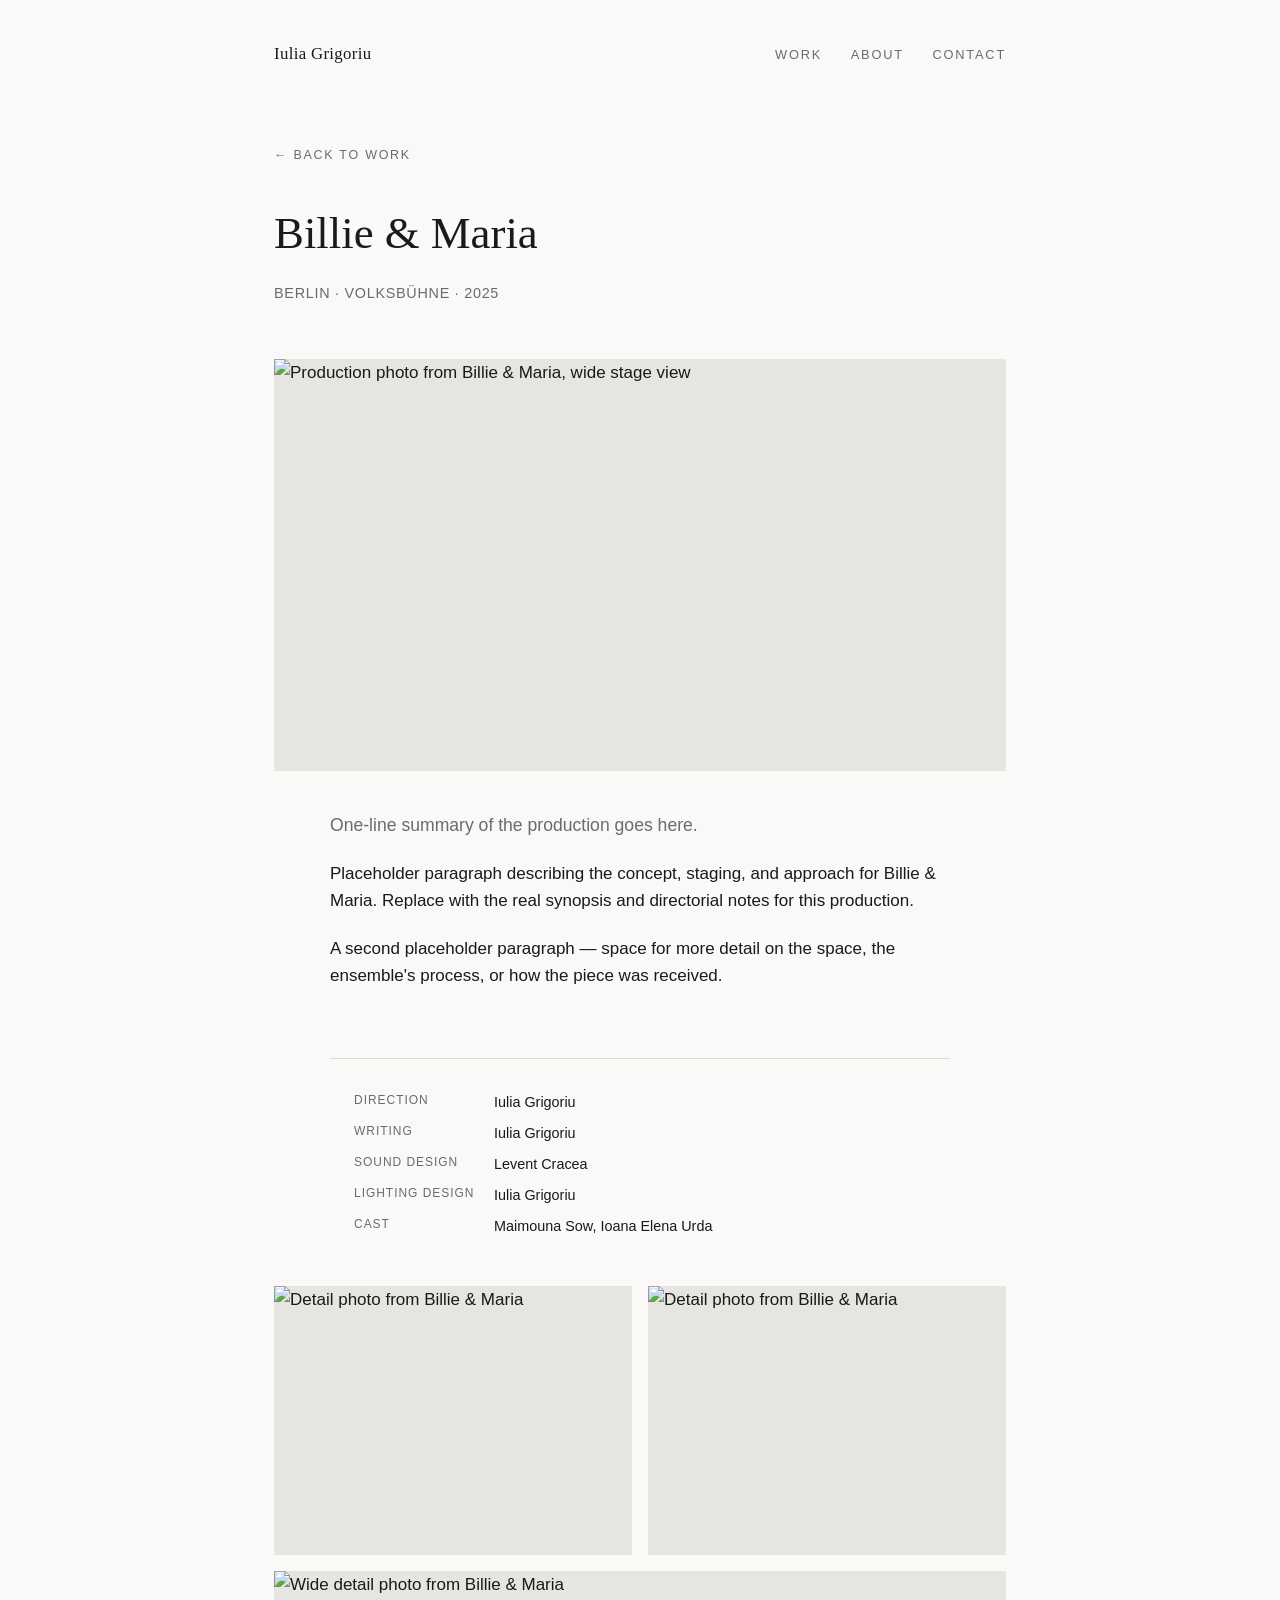
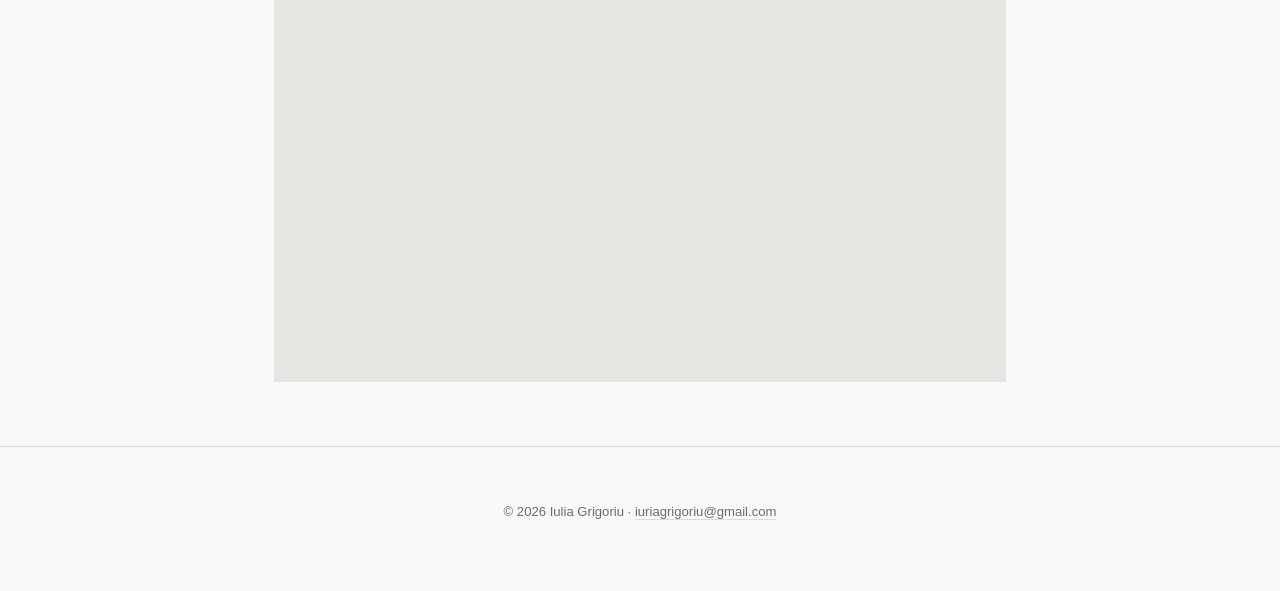
==== billie-maria.html @ 53db9b5f "One commit to rule them all" ====
<!DOCTYPE html>
<html lang="en">
<head>
  <meta charset="UTF-8">
  <meta name="viewport" content="width=device-width, initial-scale=1.0">
  <title>Billie &amp; Maria — Iulia Grigoriu</title>
  <link rel="stylesheet" href="styles.css">
</head>
<body>

  <nav class="site-nav">
    <div class="wrap">
      <span class="site-nav__name">Iulia Grigoriu</span>
      <div class="site-nav__links">
        <a href="index.html">Work</a>
        <a href="about.html">About</a>
        <a href="mailto:iuriagrigoriu@gmail.com">Contact</a>
      </div>
    </div>
  </nav>

  <!-- ===================== PROJECT HEADER ===================== -->
  <header class="project-header">
    <div class="wrap">
      <a class="project-header__back" href="index.html">&larr; Back to work</a>
      <h1 class="project-header__title">Billie &amp; Maria</h1>
      <p class="project-header__meta">Berlin &middot; Volksbühne &middot; 2025</p>
    </div>
  </header>

  <div class="wrap">
    <div class="project-hero-image">
      <!-- Main project photo -->
      <img data-img="images/billie-maria/1" alt="Production photo from Billie &amp; Maria, wide stage view">
    </div>
  </div>

  <!-- ===================== PROJECT TEXT ===================== -->
  <section class="project-body">
    <p class="lede">
      One-line summary of the production goes here.
    </p>
    <p>
      Placeholder paragraph describing the concept, staging, and
      approach for Billie &amp; Maria. Replace with the real synopsis
      and directorial notes for this production.
    </p>
    <p>
      A second placeholder paragraph — space for more detail on the
      space, the ensemble's process, or how the piece was received.
    </p>
  </section>

  <!-- ===================== CREDITS ===================== -->
  <section class="project-credits">
    <div class="wrap">
      <dl>
        <dt>Direction</dt>
        <dd>Iulia Grigoriu</dd>

        <dt>Writing</dt>
        <dd>Iulia Grigoriu</dd>

        <dt>Sound Design</dt>
        <dd>Levent Cracea</dd>

        <dt>Lighting Design</dt>
        <dd>Iulia Grigoriu</dd>

        <dt>Cast</dt>
        <dd>Maimouna Sow, Ioana Elena Urda</dd>

        
      </dl>
    </div>
  </section>

  <!-- ===================== GALLERY ===================== -->
  <section class="project-gallery">
    <div class="wrap">
      <div class="project-gallery__grid">
        <img data-img="images/billie-maria/2" alt="Detail photo from Billie &amp; Maria">
        <img data-img="images/billie-maria/3" alt="Detail photo from Billie &amp; Maria">
        <img class="wide" data-img="images/billie-maria/4" alt="Wide detail photo from Billie &amp; Maria">
      </div>
    </div>
  </section>

  <footer class="site-footer">
    <div class="wrap">
      <p>&copy; 2026 Iulia Grigoriu &middot; <a href="mailto:iuriagrigoriu@gmail.com">iuriagrigoriu@gmail.com</a></p>
    </div>
  </footer>

  <script src="images.js" defer></script>
</body>
</html>
---- styles.css ----
/* ==========================================================================
   THEATRE DIRECTOR PORTFOLIO — STYLESHEET
   Change things here to restyle the whole site. Key knobs are grouped
   under "THEME" at the top — colors, type, spacing — so you can tweak
   the look without hunting through the rest of the file.
   ========================================================================== */

/* ---------- THEME (edit these) ---------- */
:root {
  --color-bg: #faf9f7;
  --color-text: #1a1a1a;
  --color-muted: #6b6b6b;
  --color-line: #dcdad6;
  --color-accent: #1a1a1a;

  --font-display: "Georgia", "Iowan Old Style", "Times New Roman", serif;
  --font-body: -apple-system, BlinkMacSystemFont, "Helvetica Neue", Arial, sans-serif;

  --max-width: 780px;
  --space-unit: 1rem;

  --tracking-label: 0.14em;
}

/* ---------- RESET ---------- */
* {
  box-sizing: border-box;
}

html {
  scroll-behavior: smooth;
}

body {
  margin: 0;
  background: var(--color-bg);
  color: var(--color-text);
  font-family: var(--font-body);
  font-size: 17px;
  line-height: 1.6;
  -webkit-font-smoothing: antialiased;
}

img {
  max-width: 100%;
  display: block;
}

a {
  color: inherit;
  text-decoration: none;
}

h1, h2, h3 {
  font-family: var(--font-display);
  font-weight: 400;
  margin: 0;
}

/* ---------- LAYOUT ---------- */
.wrap {
  max-width: var(--max-width);
  margin: 0 auto;
  padding: 0 1.5rem;
}

/* wider wrapper for the homepage project grid */
.wrap--wide {
  max-width: 1100px;
}

/* ---------- SITE HEADER / NAV ---------- */
.site-nav {
  padding: 2.5rem 0 1.5rem;
}

.site-nav .wrap {
  display: flex;
  align-items: baseline;
  justify-content: space-between;
}

.site-nav__name {
  font-family: var(--font-display);
  font-size: 1.05rem;
  letter-spacing: 0.02em;
}

.site-nav__links a {
  font-size: 0.8rem;
  letter-spacing: var(--tracking-label);
  text-transform: uppercase;
  color: var(--color-muted);
  margin-left: 1.5rem;
}

.site-nav__links a:hover,
.site-nav__links a.is-active {
  color: var(--color-text);
}

/* ---------- HERO (homepage title + portrait) ---------- */
.hero {
  padding: 3rem 0 4rem;
  text-align: center;
}

.hero__title {
  font-size: clamp(2.2rem, 5vw, 3.4rem);
  letter-spacing: 0.01em;
}

.hero__subtitle {
  margin-top: 0.75rem;
  color: var(--color-muted);
  font-size: 0.95rem;
  letter-spacing: var(--tracking-label);
  text-transform: uppercase;
}

.hero__portrait {
  margin: 2.75rem auto 0;
  max-width: 420px;
}

.hero__portrait img {
  width: 100%;
  height: auto;
  aspect-ratio: 4 / 5;
  object-fit: cover;
  background: #e7e5e1; /* placeholder tone while real photo is missing */
}

.hero__intro {
  max-width: 560px;
  margin: 2rem auto 0;
  color: var(--color-muted);
  font-size: 1rem;
}

/* ---------- SECTION LABEL ---------- */
.section-label {
  text-align: center;
  font-size: 0.78rem;
  letter-spacing: var(--tracking-label);
  text-transform: uppercase;
  color: var(--color-muted);
  padding-top: 3rem;
  padding-bottom: 2.5rem;
  border-top: 1px solid var(--color-line);
}

/* ---------- PROJECT GRID (homepage) ---------- */
.projects {
  padding-bottom: 4rem;
}

/* flexbox (not grid) so an incomplete last row centers itself
   instead of hugging the left edge */
.project-grid {
  --grid-cols: 3;
  display: flex;
  flex-wrap: wrap;
  justify-content: center;
  gap: 1.5rem;
}

/* one image per tile; title (and year) fade in on hover */
.project-tile {
  position: relative;
  display: block;
  flex: 0 0 calc((100% - (var(--grid-cols) - 1) * 1.5rem) / var(--grid-cols));
  aspect-ratio: 1 / 1;
  overflow: hidden;
  background: #e7e5e1;
}

.project-tile img {
  width: 100%;
  height: 100%;
  object-fit: cover;
  transition: transform 0.6s ease;
}

.project-tile:hover img {
  transform: scale(1.05);
}

.project-tile__overlay {
  position: absolute;
  inset: 0;
  display: flex;
  flex-direction: column;
  align-items: center;
  justify-content: center;
  text-align: center;
  gap: 0.4rem;
  background: rgba(26, 26, 26, 0);
  opacity: 0;
  transition: background 0.35s ease, opacity 0.35s ease;
}

.project-tile:hover .project-tile__overlay,
.project-tile:focus-visible .project-tile__overlay {
  background: rgba(26, 26, 26, 0.45);
  opacity: 1;
}

.project-tile__title {
  font-family: var(--font-display);
  font-size: 1.4rem;
  color: #fff;
  transform: translateY(6px);
  transition: transform 0.35s ease;
}

.project-tile__year {
  font-size: 0.8rem;
  letter-spacing: var(--tracking-label);
  text-transform: uppercase;
  color: rgba(255, 255, 255, 0.85);
  transform: translateY(6px);
  transition: transform 0.35s ease 0.03s;
}

.project-tile:hover .project-tile__title,
.project-tile:hover .project-tile__year,
.project-tile:focus-visible .project-tile__title,
.project-tile:focus-visible .project-tile__year {
  transform: translateY(0);
}

@media (max-width: 900px) {
  .project-grid {
    --grid-cols: 2;
  }
}

@media (max-width: 560px) {
  .project-grid {
    --grid-cols: 1;
  }
}

/* ---------- PROJECT DETAIL PAGE ---------- */
.project-header {
  padding: 3rem 0 2.5rem;
}

.project-header__back {
  display: inline-block;
  font-size: 0.78rem;
  letter-spacing: var(--tracking-label);
  text-transform: uppercase;
  color: var(--color-muted);
  margin-bottom: 2rem;
}

.project-header__back:hover {
  color: var(--color-text);
}

.project-header__title {
  font-size: clamp(2rem, 4.5vw, 2.8rem);
}

.project-header__meta {
  margin-top: 0.75rem;
  color: var(--color-muted);
  font-size: 0.9rem;
  letter-spacing: 0.05em;
  text-transform: uppercase;
}

.project-hero-image {
  width: 100%;
  aspect-ratio: 16 / 9;
  overflow: hidden;
  background: #e7e5e1;
  margin-bottom: 2.5rem;
}

.project-hero-image img {
  width: 100%;
  height: 100%;
  object-fit: cover;
}

.project-body {
  max-width: 620px;
  margin: 0 auto;
  padding-bottom: 3rem;
}

.project-body p {
  margin: 0 0 1.3rem;
  color: var(--color-text);
}

.project-body p.lede {
  font-size: 1.1rem;
  color: var(--color-muted);
}

.project-credits {
  max-width: 620px;
  margin: 0 auto 3rem;
  padding-top: 2rem;
  border-top: 1px solid var(--color-line);
  font-size: 0.9rem;
  color: var(--color-muted);
}

.project-credits dl {
  display: grid;
  grid-template-columns: 140px 1fr;
  row-gap: 0.5rem;
  margin: 0;
}

.project-credits dt {
  text-transform: uppercase;
  letter-spacing: 0.08em;
  font-size: 0.75rem;
}

.project-credits dd {
  margin: 0;
  color: var(--color-text);
}

.project-gallery {
  padding-bottom: 4rem;
}

.project-gallery__grid {
  display: grid;
  grid-template-columns: 1fr 1fr;
  gap: 1rem;
}

.project-gallery__grid img {
  width: 100%;
  height: 100%;
  aspect-ratio: 4 / 3;
  object-fit: cover;
  background: #e7e5e1;
}

.project-gallery__grid img.wide {
  grid-column: 1 / -1;
  aspect-ratio: 16 / 9;
}

/* ---------- FOOTER ---------- */
.site-footer {
  padding: 2.5rem 0 3.5rem;
  border-top: 1px solid var(--color-line);
  text-align: center;
  color: var(--color-muted);
  font-size: 0.82rem;
}

.site-footer a {
  border-bottom: 1px solid var(--color-line);
}

.site-footer a:hover {
  color: var(--color-text);
  border-color: var(--color-text);
}

/* ---------- RESPONSIVE ---------- */
@media (max-width: 600px) {
  .site-nav .wrap {
    flex-direction: column;
    gap: 0.5rem;
  }

  .site-nav__links a {
    margin: 0 0.75rem 0 0;
  }

  .project-gallery__grid {
    grid-template-columns: 1fr;
  }

  .project-credits dl {
    grid-template-columns: 1fr;
    row-gap: 0.2rem;
  }

  .project-credits dt {
    margin-top: 0.75rem;
  }
}
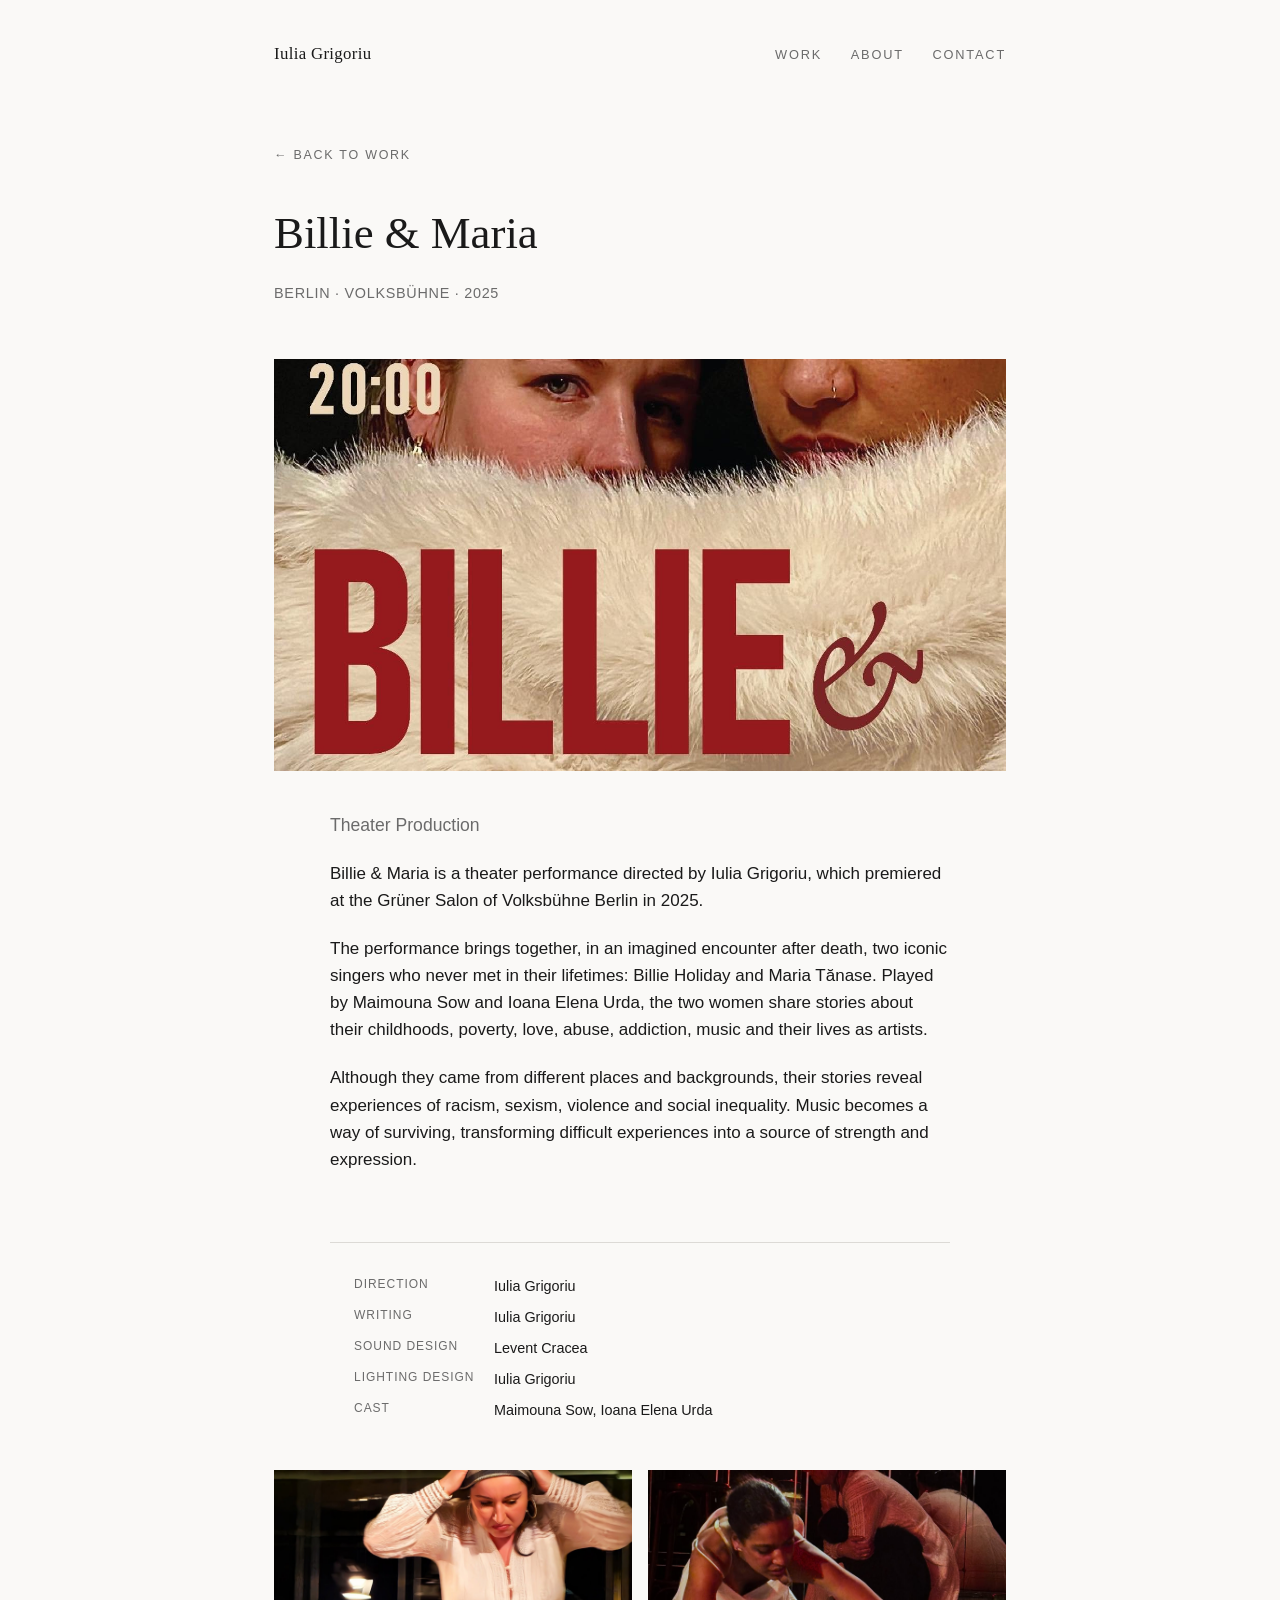
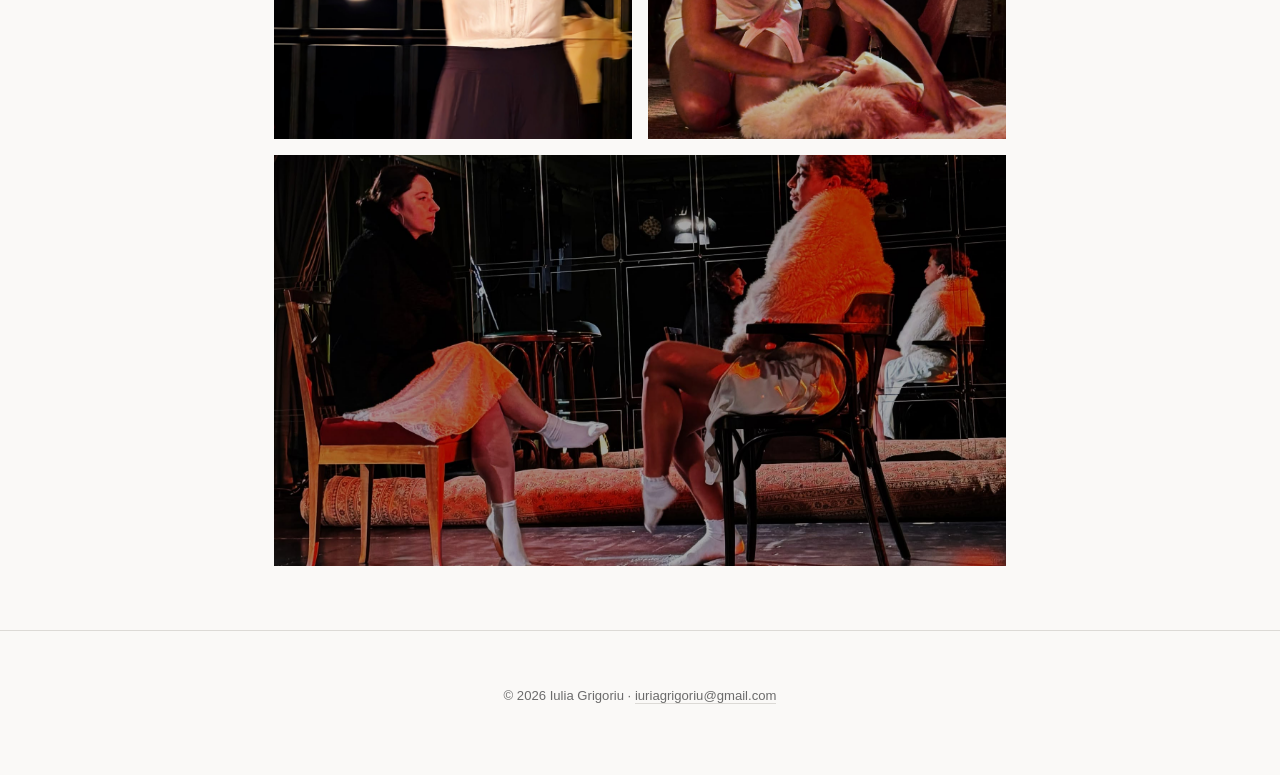
==== commit b26841b3: "Calup" ====
--- a/billie-maria.html
+++ b/billie-maria.html
@@ -38,16 +38,22 @@
   <!-- ===================== PROJECT TEXT ===================== -->
   <section class="project-body">
     <p class="lede">
-      One-line summary of the production goes here.
+      Theater Production
     </p>
     <p>
-      Placeholder paragraph describing the concept, staging, and
-      approach for Billie &amp; Maria. Replace with the real synopsis
-      and directorial notes for this production.
+      Billie & Maria is a theater performance
+       directed by Iulia Grigoriu, which premiered at the Grüner Salon of Volksbühne Berlin in 2025.
     </p>
     <p>
-      A second placeholder paragraph — space for more detail on the
-      space, the ensemble's process, or how the piece was received.
+      The performance brings together, in an imagined encounter after death, two iconic singers 
+      who never met in their lifetimes: Billie Holiday and Maria Tănase. Played by Maimouna Sow 
+      and Ioana Elena Urda, the two women share stories
+       about their childhoods, poverty, love, abuse, addiction, music and their lives as artists.
+    </p>
+      <p>
+     Although they came from different places and backgrounds, their stories reveal 
+     experiences of racism, sexism, violence and social inequality. Music becomes a
+      way of surviving, transforming difficult experiences into a source of strength and expression.
     </p>
   </section>
 
--- a/styles.css
+++ b/styles.css
@@ -206,6 +206,21 @@
   opacity: 1;
 }
 
+/* touchscreens have no hover state — show the title by default there
+   (at reduced strength) so it isn't hidden behind a tap-to-reveal that
+   would otherwise just navigate away */
+@media (hover: none) {
+  .project-tile__overlay {
+    background: rgba(26, 26, 26, 0.28);
+    opacity: 1;
+  }
+
+  .project-tile__title,
+  .project-tile__year {
+    transform: translateY(0);
+  }
+}
+
 .project-tile__title {
   font-family: var(--font-display);
   font-size: 1.4rem;
